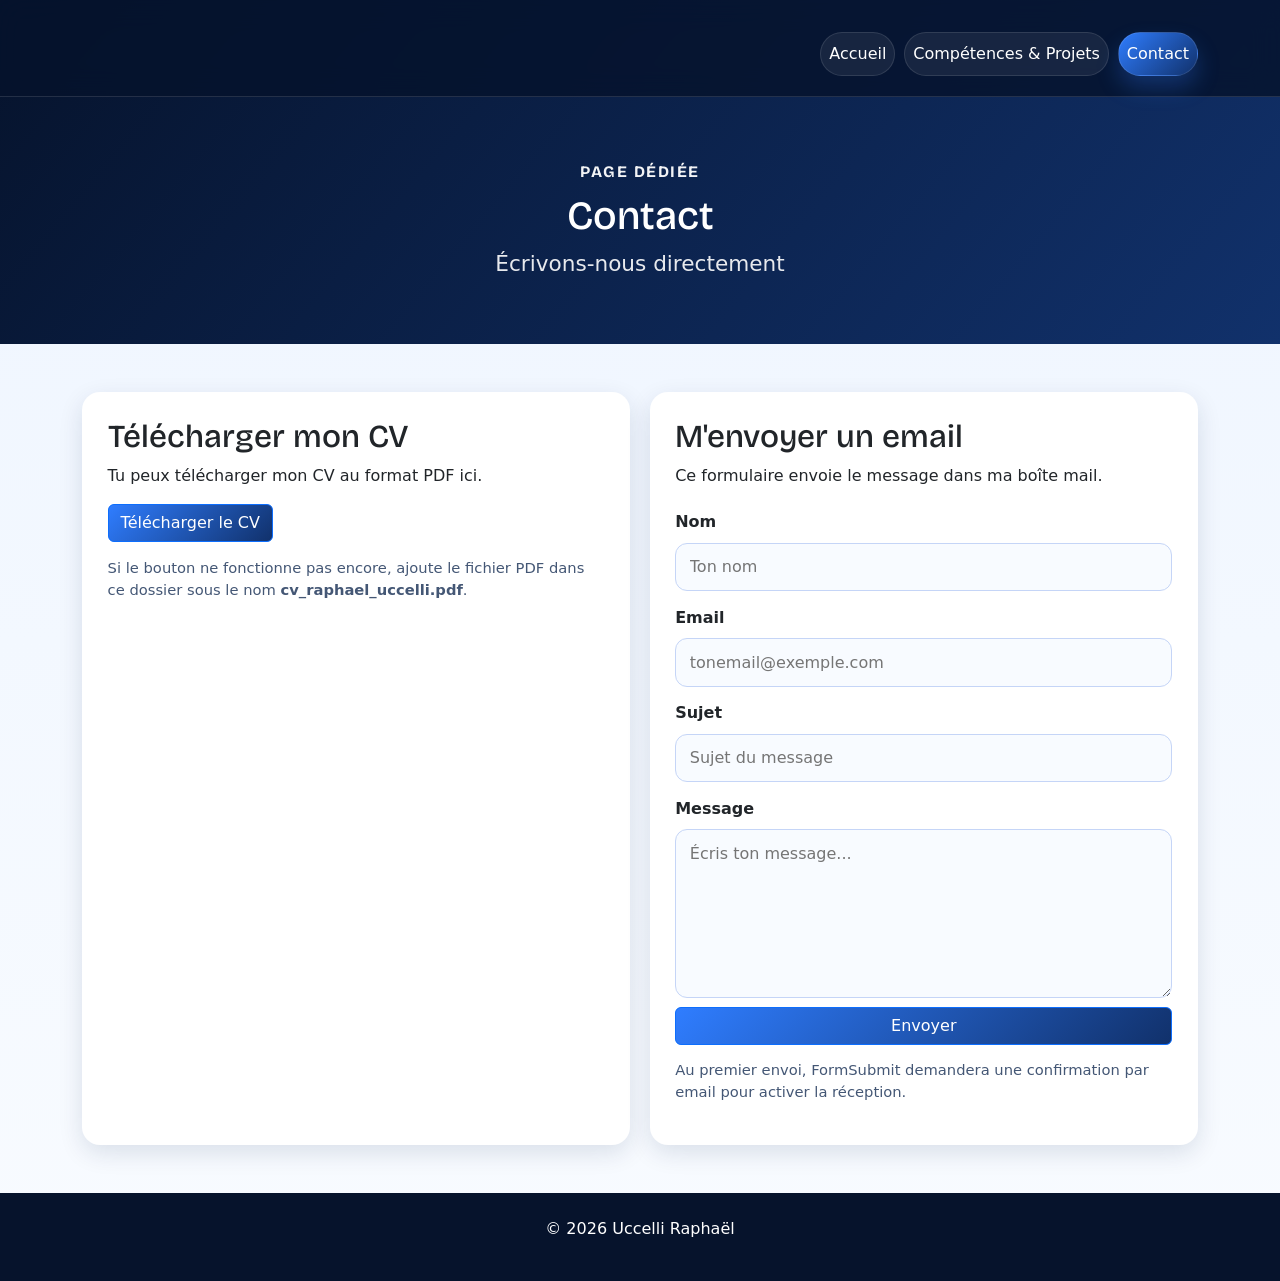
==== contact.html @ 10aa9140 "V2 du portfolio" ====
<!DOCTYPE html>
<html lang="fr">
<head>
    <meta charset="UTF-8">
    <meta name="viewport" content="width=device-width, initial-scale=1.0">
    <title>Contact - Uccelli Raphaël</title>
    <link rel="stylesheet" href="style.css">
    <link rel="stylesheet" href="https://cdn.jsdelivr.net/npm/bootstrap@5.3.0/dist/css/bootstrap.min.css">
</head>
<body class="contact-page">
    <nav class="navbar navbar-expand-lg custom-nav fixed-top">
        <div class="container nav-shell">
            <div class="nav-top-row w-100">
                <button class="navbar-toggler" type="button" data-bs-toggle="collapse" data-bs-target="#navbarNav" aria-label="Ouvrir le menu">
                    <span class="navbar-toggler-icon"></span>
                </button>
            </div>
            <div class="collapse navbar-collapse nav-menu-stack" id="navbarNav">
                <ul class="navbar-nav nav-links-group nav-pages ms-auto me-0">
                    <li class="nav-item"><a class="nav-link nav-pill" href="index.html">Accueil</a></li>
                    <li class="nav-item"><a class="nav-link nav-pill" href="portfolio.html">Compétences & Projets</a></li>
                    <li class="nav-item"><a class="nav-link nav-pill active" href="contact.html">Contact</a></li>
                </ul>
            </div>
        </div>
    </nav>

    <header class="portfolio-header text-center">
        <div class="container">
            <p class="hero-kicker">Page dédiée</p>
            <h1>Contact</h1>
            <p class="hero-subtitle">Écrivons-nous directement</p>
        </div>
    </header>

    <main class="container py-5">
        <section class="contact-layout">
            <article class="contact-card" id="cv">
                <h2>Télécharger mon CV</h2>
                <p>Tu peux télécharger mon CV au format PDF ici.</p>
                <a class="btn btn-primary custom-cta" href="cv_raphael_uccelli.pdf" download>Télécharger le CV</a>
                <p class="contact-note">Si le bouton ne fonctionne pas encore, ajoute le fichier PDF dans ce dossier sous le nom <strong>cv_raphael_uccelli.pdf</strong>.</p>
            </article>

            <article class="contact-card" id="contact-message">
                <h2>M'envoyer un email</h2>
                <p>Ce formulaire envoie le message dans ma boîte mail.</p>
                <form action="https://formsubmit.co/uccelliraphael@gmail.com" method="POST" class="contact-form">
                    <input type="hidden" name="_subject" value="Nouveau message depuis le portfolio">
                    <input type="hidden" name="_template" value="table">
                    <input type="hidden" name="_captcha" value="false">
                    <input type="hidden" name="_next" value="contact.html">

                    <label for="name">Nom</label>
                    <input id="name" name="name" type="text" required placeholder="Ton nom">

                    <label for="email">Email</label>
                    <input id="email" name="email" type="email" required placeholder="tonemail@exemple.com">

                    <label for="subject">Sujet</label>
                    <input id="subject" name="subject" type="text" required placeholder="Sujet du message">

                    <label for="message">Message</label>
                    <textarea id="message" name="message" rows="6" required placeholder="Écris ton message..."></textarea>

                    <button type="submit" class="btn btn-primary custom-cta">Envoyer</button>
                </form>
                <p class="contact-note">Au premier envoi, FormSubmit demandera une confirmation par email pour activer la réception.</p>
            </article>
        </section>
    </main>

    <footer class="text-center py-4">
        <p>&copy; 2026 Uccelli Raphaël</p>
    </footer>

    <script src="https://cdn.jsdelivr.net/npm/bootstrap@5.3.0/dist/js/bootstrap.bundle.min.js"></script>
</body>
</html>
---- style.css ----
@import url('https://fonts.googleapis.com/css2?family=Bricolage+Grotesque:wght@400;600;800&family=Manrope:wght@400;500;700&display=swap');

:root {
    --navy-900: #06132c;
    --navy-800: #0a1f46;
    --navy-700: #11316b;
    --blue-500: #2f7dff;
    --blue-400: #5d98ff;
    --surface-100: #f2f7ff;
    --surface-200: #e4edff;
    --text-900: #162542;
    --text-700: #445775;
    --white: #ffffff;
}

* {
    box-sizing: border-box;
}

html,
body {
    margin: 0;
    padding: 0;
}

body {
    font-family: 'Manrope', sans-serif;
    color: var(--text-900);
    background: linear-gradient(180deg, #eef5ff 0%, #f8fbff 100%);
}

h1,
h2,
h3,
.navbar-brand,
.hero-kicker {
    font-family: 'Bricolage Grotesque', sans-serif;
}

.custom-nav {
    background: rgba(6, 19, 44, 0.82);
    backdrop-filter: blur(14px);
    border-bottom: 1px solid rgba(255, 255, 255, 0.12);
}

.nav-shell {
    min-height: 72px;
    padding-top: 0.8rem;
    padding-bottom: 0.8rem;
    display: flex;
    flex-direction: column;
    gap: 0.7rem;
}

.nav-top-row {
    display: flex;
    align-items: center;
    justify-content: flex-end;
    gap: 1rem;
    width: 100%;
}

.nav-menu-stack {
    width: 100%;
}

.nav-links-group {
    display: flex;
    align-items: center;
    justify-content: flex-end;
    gap: 0.55rem;
    flex-wrap: wrap;
}

.nav-item.dropdown {
    position: relative;
}

.nav-item.dropdown::after {
    content: '';
    position: absolute;
    top: 100%;
    left: 0;
    right: 0;
    height: 0.6rem;
    pointer-events: auto;
}

.nav-dropdown-menu {
    background-color: #163b7d !important;
    border: 1px solid rgba(255, 255, 255, 0.2);
    border-radius: 12px;
    min-width: 180px;
    padding: 0.75rem 0 !important;
    box-shadow: 0 14px 32px rgba(0, 0, 0, 0.4);
    display: none !important;
    position: absolute;
    top: calc(100% + 0.6rem);
    left: 0;
    z-index: 1000;
    list-style: none !important;
    margin: 0 !important;
    opacity: 0;
    pointer-events: none;
    transition: opacity 0.2s ease;
}

.nav-item.dropdown:hover .nav-dropdown-menu,
.nav-dropdown-menu:hover {
    display: block !important;
    opacity: 1;
    pointer-events: auto;
}

.nav-dropdown-menu li {
    list-style: none;
    margin: 0;
    padding: 0;
}

.nav-dropdown-menu .dropdown-item {
    display: block;
    width: 100%;
    padding: 0.8rem 1.2rem !important;
    margin: 0 !important;
    color: var(--white) !important;
    background: transparent !important;
    border: none !important;
    text-align: left;
    text-decoration: none !important;
    font-weight: 500;
    font-size: 0.95rem;
    transition: background 0.25s ease, color 0.25s ease;
    cursor: pointer;
}

.nav-dropdown-menu .dropdown-item:hover,
.nav-dropdown-menu .dropdown-item:focus {
    background: rgba(255, 255, 255, 0.18) !important;
    color: var(--white) !important;
}

.navbar-nav .dropdown-toggle::after {
    content: '';
    display: inline-block;
    margin-left: 0.5em;
    vertical-align: 0.255em;
    border-top: 0.3em solid rgba(255, 255, 255, 0.65);
    border-right: 0.3em solid transparent;
    border-bottom: 0;
    border-left: 0.3em solid transparent;
    transition: transform 0.25s ease;
}

.nav-item.dropdown:hover .dropdown-toggle::after {
    transform: rotate(180deg);
}

.navbar-brand {
    display: none;
}

.navbar-toggler {
    border-color: rgba(255, 255, 255, 0.3);
}

.navbar-toggler-icon {
    filter: brightness(0) invert(1);
}

.custom-nav .nav-link {
    position: relative;
    color: var(--white) !important;
    font-weight: 500;
    margin: 0;
    border-radius: 999px;
    transition: transform 0.25s ease, background 0.25s ease, color 0.25s ease, box-shadow 0.25s ease;
}

.custom-nav .nav-pill,
.custom-nav .nav-section-pill {
    display: inline-flex;
    align-items: center;
    justify-content: center;
    padding: 0.55rem 1rem;
}

.custom-nav .nav-pill {
    background: rgba(255, 255, 255, 0.07);
    border: 1px solid rgba(255, 255, 255, 0.11);
}

.custom-nav .nav-section-pill {
    background: rgba(255, 255, 255, 0.13);
    border: 1px solid rgba(255, 255, 255, 0.08);
    font-size: 0.95rem;
}

.custom-nav .nav-pill:hover,
.custom-nav .nav-pill:focus,
.custom-nav .nav-pill:active,
.custom-nav .nav-section-pill:hover,
.custom-nav .nav-section-pill:focus,
.custom-nav .nav-section-pill:active {
    transform: translateY(-1px);
    color: var(--white) !important;
    background: rgba(255, 255, 255, 0.16);
    box-shadow: 0 10px 20px rgba(0, 0, 0, 0.12);
}

.custom-nav .nav-link.active,
.custom-nav .nav-link[aria-current="page"] {
    color: var(--white) !important;
    background: linear-gradient(135deg, var(--blue-500), var(--navy-700));
    box-shadow: 0 12px 22px rgba(47, 125, 255, 0.26);
}

.custom-nav .nav-pill::after,
.custom-nav .nav-section-pill::after {
    content: none;
}

.hero-screen {
    position: relative;
    min-height: 100vh;
    display: flex;
    align-items: center;
    justify-content: center;
    overflow: hidden;
    background: radial-gradient(circle at 20% 20%, #163b7d 0%, var(--navy-900) 52%);
    color: var(--white);
}

.hero-content {
    position: relative;
    z-index: 2;
    padding-top: 6rem;
    animation: heroFadeIn 0.9s ease both;
    color: var(--white) !important;
}

.hero-content * {
    color: var(--white) !important;
}

.hero-kicker {
    text-transform: uppercase;
    letter-spacing: 1.5px;
    font-weight: 700;
    opacity: 0.95;
    margin-bottom: 0.5rem;
}

.hero-content h1 {
    font-size: clamp(2.4rem, 7vw, 4.6rem);
    font-weight: 800;
    margin-bottom: 0.5rem;
}

.hero-subtitle {
    font-size: clamp(1rem, 2.8vw, 1.35rem);
    opacity: 0.9;
}

.hero-scroll {
    display: inline-block;
    margin-top: 2rem;
    text-decoration: none;
    border: 1px solid rgba(255, 255, 255, 0.45);
    border-radius: 999px;
    padding: 0.65rem 1.15rem;
    transition: transform 0.25s ease, background 0.25s ease;
    color: var(--white) !important;
}

.hero-scroll:hover {
    transform: translateY(-3px);
    background: rgba(255, 255, 255, 0.12);
    color: var(--white) !important;
}

.hero-bg-shape {
    position: absolute;
    border-radius: 50%;
    filter: blur(10px);
}

.hero-bg-shape-1 {
    width: 440px;
    height: 440px;
    top: -130px;
    right: -90px;
    background: rgba(93, 152, 255, 0.2);
}

.hero-bg-shape-2 {
    width: 320px;
    height: 320px;
    left: -90px;
    bottom: -100px;
    background: rgba(47, 125, 255, 0.25);
}

.presentation-surface {
    position: relative;
    margin-top: -14vh;
    padding: 5.5rem 0 4.5rem;
    background: linear-gradient(180deg, var(--surface-200) 0%, #f8fbff 100%);
    border-radius: 34px 34px 0 0;
    box-shadow: 0 -18px 50px rgba(8, 27, 62, 0.12);
}

.presentation-surface .container {
    max-width: 980px;
}

.presentation-surface h2 {
    font-size: clamp(1.8rem, 4vw, 2.35rem);
    margin-bottom: 1rem;
}

.presentation-surface p {
    color: var(--text-700);
    line-height: 1.75;
}

.qualities-grid {
    display: grid;
    grid-template-columns: repeat(2, minmax(0, 1fr));
    gap: 1.2rem;
    margin-top: 2rem;
}

.info-card {
    background: var(--white);
    border-radius: 18px;
    padding: 1.25rem 1.35rem;
    box-shadow: 0 10px 26px rgba(21, 42, 82, 0.1);
}

.info-card h3 {
    font-size: 1.1rem;
    margin-bottom: 0.75rem;
}

.info-card ul {
    list-style: none;
    margin: 0;
    padding: 0;
}

.info-card li {
    margin: 0.45rem 0;
    color: var(--text-700);
}

.cta-zone {
    margin-top: 2.2rem;
    display: flex;
    gap: 0.9rem;
    justify-content: center;
    flex-wrap: wrap;
}

.custom-cta {
    background: linear-gradient(135deg, var(--blue-500), var(--navy-700));
    border: none;
    border-radius: 999px;
    padding: 0.78rem 1.55rem;
    font-weight: 600;
}

.custom-cta:hover {
    transform: translateY(-2px);
}

.custom-cta,
.custom-cta:hover,
.custom-cta:focus,
.custom-cta:active,
.custom-cta-outline,
.custom-cta-outline:hover,
.custom-cta-outline:focus,
.custom-cta-outline:active {
    color: var(--white) !important;
}

.custom-cta-outline {
    border-radius: 999px;
    padding: 0.78rem 1.55rem;
    font-weight: 600;
    border: 1px solid rgba(17, 49, 107, 0.35);
    color: var(--navy-800);
    background: rgba(255, 255, 255, 0.7);
    transition: transform 0.25s ease, background 0.25s ease, color 0.25s ease, border-color 0.25s ease;
}

.custom-cta-outline:hover {
    background: var(--navy-800);
    color: var(--white);
    border-color: var(--navy-800);
    transform: translateY(-2px);
}

.contact-block {
    margin-top: 2.5rem;
    margin-bottom: 3.3rem;
    background: var(--white);
    border-radius: 20px;
    box-shadow: 0 10px 24px rgba(11, 32, 67, 0.1);
    padding: 2rem;
    text-align: center;
}

.portfolio-header {
    padding: 10rem 1rem 3rem;
    color: var(--white);
    background: linear-gradient(130deg, var(--navy-900), var(--navy-700));
}

.contact-page main {
    padding-top: 1.5rem;
}

.contact-layout {
    display: grid;
    grid-template-columns: repeat(2, minmax(0, 1fr));
    gap: 1.2rem;
}

.contact-card {
    background: var(--white);
    border-radius: 18px;
    box-shadow: 0 8px 24px rgba(10, 31, 70, 0.12);
    padding: 1.6rem;
}

.contact-note {
    margin-top: 0.9rem;
    color: var(--text-700);
    font-size: 0.92rem;
}

.contact-form {
    display: flex;
    flex-direction: column;
    gap: 0.55rem;
    margin-top: 0.8rem;
}

.contact-form label {
    font-weight: 600;
    margin-top: 0.35rem;
}

.contact-form input,
.contact-form textarea {
    border: 1px solid #c5d5f7;
    border-radius: 12px;
    padding: 0.7rem 0.85rem;
    font: inherit;
    color: var(--text-900);
    background: #f8fbff;
}

.contact-form input:focus,
.contact-form textarea:focus {
    outline: none;
    border-color: var(--blue-500);
    box-shadow: 0 0 0 3px rgba(47, 125, 255, 0.16);
}

.portfolio-page section {
    background: var(--white);
    border-radius: 18px;
    box-shadow: 0 8px 24px rgba(10, 31, 70, 0.12);
    padding: 2.1rem;
}

.portfolio-page #skills,
.portfolio-page #projects,
.portfolio-page #contact,
.contact-page #cv,
.contact-page #contact-message {
    scroll-margin-top: 90px;
}

.skill-logo {
    width: 84px;
    height: 84px;
    object-fit: contain;
    margin-bottom: 10px;
    transition: transform 0.25s ease;
}

.skill-logo:hover {
    transform: translateY(-4px) scale(1.03);
}

#projects img {
    max-height: 220px;
    width: 100%;
    object-fit: cover;
    border-radius: 10px;
    transition: transform 0.3s ease, box-shadow 0.3s ease;
}

#projects img:hover {
    transform: scale(1.03);
    box-shadow: 0 8px 20px rgba(20, 54, 110, 0.25);
}

.modal-backdrop.blur-backdrop {
    backdrop-filter: blur(5px);
}

.modal-lg-custom {
    max-width: 80%;
}

.modal-img {
    max-width: 100%;
    height: auto;
    display: block;
    margin: 0 auto;
    border-radius: 10px;
}

.modal-description {
    max-width: 760px;
    margin-left: auto;
    margin-right: auto;
    color: var(--text-700);
    line-height: 1.7;
}

.tech-capsules {
    display: flex;
    justify-content: center;
    flex-wrap: wrap;
    gap: 0.55rem;
    margin-top: 1rem;
}

.tech-capsule {
    display: inline-flex;
    align-items: center;
    border-radius: 999px;
    padding: 0.35rem 0.75rem;
    font-size: 0.85rem;
    font-weight: 700;
    color: var(--white);
    box-shadow: 0 8px 18px rgba(10, 31, 70, 0.12);
}

.tech-js {
    background: linear-gradient(135deg, #f39c12, #f7b733);
}

.tech-html {
    background: linear-gradient(135deg, #f4c542, #f0b429);
}

.tech-css {
    background: linear-gradient(135deg, #2f7dff, #67a0ff);
}

.tech-linux {
    background: linear-gradient(135deg, #556b8b, #7c8ea9);
}

.tech-virtual {
    background: linear-gradient(135deg, #546e7a, #78909c);
}

.tech-unity {
    background: linear-gradient(135deg, #4f9d69, #73c48f);
}

.tech-csharp {
    background: linear-gradient(135deg, #6d7df5, #8da0ff);
}

.tech-image {
    background: linear-gradient(135deg, #d97b4a, #f1a15b);
}

.tech-webpack {
    background: linear-gradient(135deg, #20b2aa, #50c8c1);
}

.tech-api {
    background: linear-gradient(135deg, #6b7c93, #8998ab);
}

.tech-cpp {
    background: linear-gradient(135deg, #d1495b, #f06a7c);
}

.tech-qt {
    background: linear-gradient(135deg, #34c6a2, #6dd6b9);
}

.tech-xml {
    background: linear-gradient(135deg, #5d98ff, #88b3ff);
}

.tech-json {
    background: linear-gradient(135deg, #8e6ce6, #b08bf2);
}

.tech-handlebars {
    background: linear-gradient(135deg, #9c6b3f, #c48a5b);
}

footer {
    background: var(--navy-900);
    color: var(--white);
}

.reveal-on-scroll {
    opacity: 0;
    transform: translateY(24px);
    transition: opacity 0.55s ease, transform 0.55s ease;
}

.reveal-on-scroll.revealed {
    opacity: 1;
    transform: translateY(0);
}

@keyframes heroFadeIn {
    from {
        opacity: 0;
        transform: translateY(12px);
    }

    to {
        opacity: 1;
        transform: translateY(0);
    }
}

@media (max-width: 991px) {
    .qualities-grid {
        grid-template-columns: 1fr;
    }

    .presentation-surface {
        margin-top: -10vh;
    }

    .portfolio-page section {
        padding: 1.5rem;
    }

    .contact-layout {
        grid-template-columns: 1fr;
    }
}
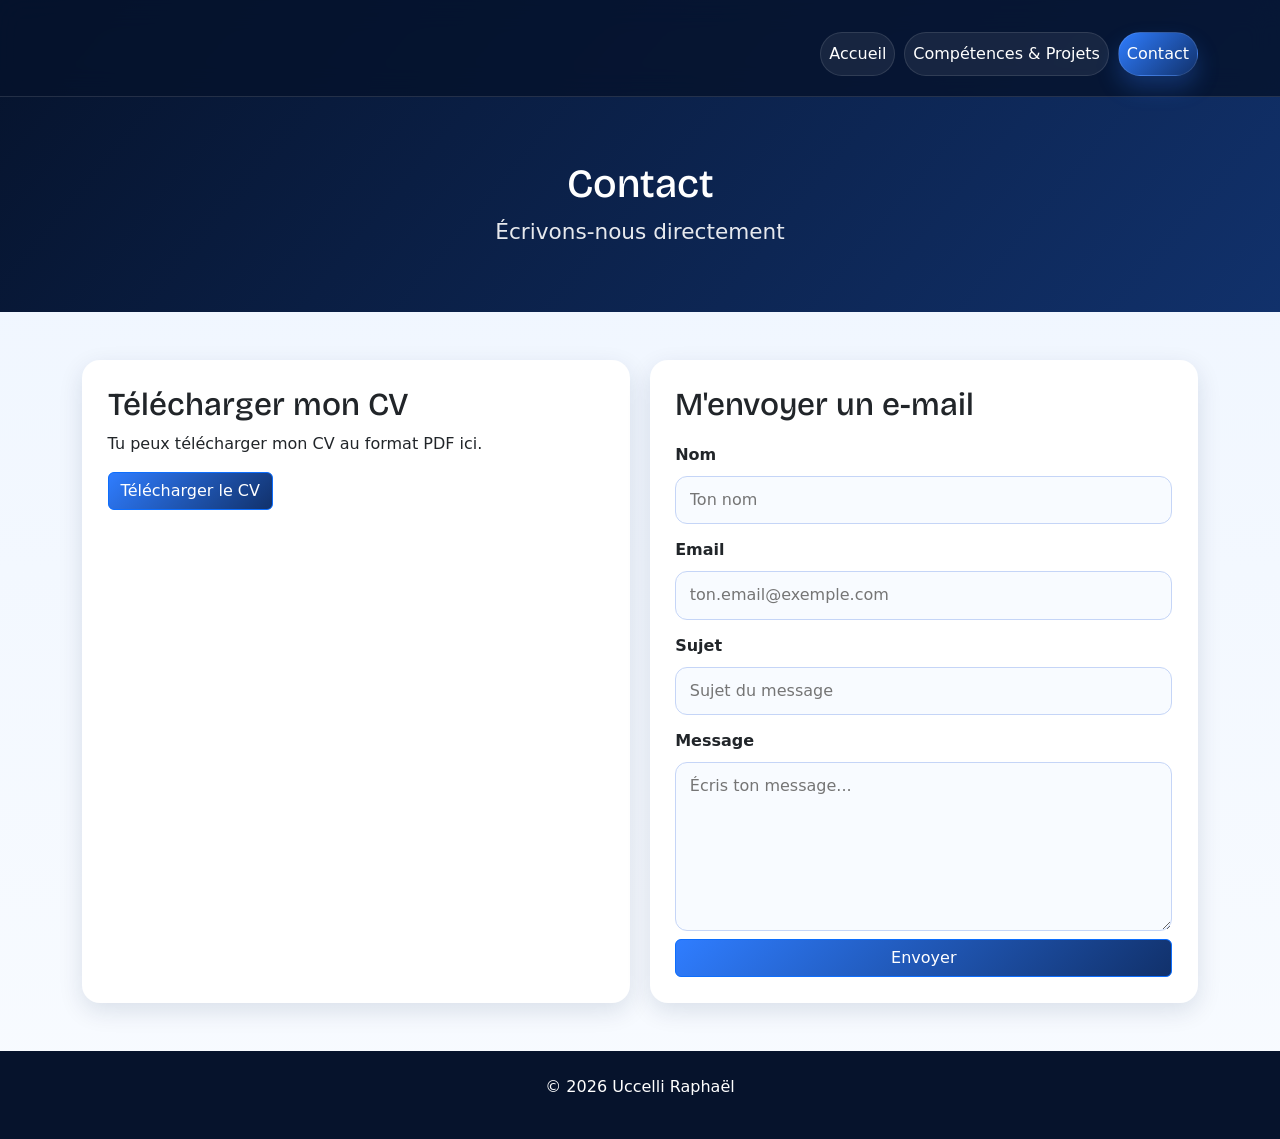
==== commit 73f22c1d: "Corrige certaines phrases et l'ortographe, répare la feature contact par mail et change les flèches " ====
--- a/contact.html
+++ b/contact.html
@@ -27,7 +27,6 @@
 
     <header class="portfolio-header text-center">
         <div class="container">
-            <p class="hero-kicker">Page dédiée</p>
             <h1>Contact</h1>
             <p class="hero-subtitle">Écrivons-nous directement</p>
         </div>
@@ -39,13 +38,11 @@
                 <h2>Télécharger mon CV</h2>
                 <p>Tu peux télécharger mon CV au format PDF ici.</p>
                 <a class="btn btn-primary custom-cta" href="cv_raphael_uccelli.pdf" download>Télécharger le CV</a>
-                <p class="contact-note">Si le bouton ne fonctionne pas encore, ajoute le fichier PDF dans ce dossier sous le nom <strong>cv_raphael_uccelli.pdf</strong>.</p>
             </article>
 
             <article class="contact-card" id="contact-message">
-                <h2>M'envoyer un email</h2>
-                <p>Ce formulaire envoie le message dans ma boîte mail.</p>
-                <form action="https://formsubmit.co/uccelliraphael@gmail.com" method="POST" class="contact-form">
+                <h2>M'envoyer un e-mail</h2>
+                <form id="contactForm" action="https://formsubmit.co/uccelliraphael@gmail.com" method="POST" class="contact-form">
                     <input type="hidden" name="_subject" value="Nouveau message depuis le portfolio">
                     <input type="hidden" name="_template" value="table">
                     <input type="hidden" name="_captcha" value="false">
@@ -55,7 +52,7 @@
                     <input id="name" name="name" type="text" required placeholder="Ton nom">
 
                     <label for="email">Email</label>
-                    <input id="email" name="email" type="email" required placeholder="tonemail@exemple.com">
+                    <input id="email" name="email" type="email" required placeholder="ton.email@exemple.com">
 
                     <label for="subject">Sujet</label>
                     <input id="subject" name="subject" type="text" required placeholder="Sujet du message">
@@ -65,7 +62,9 @@
 
                     <button type="submit" class="btn btn-primary custom-cta">Envoyer</button>
                 </form>
-                <p class="contact-note">Au premier envoi, FormSubmit demandera une confirmation par email pour activer la réception.</p>
+                <div id="contactFeedback" style="display:none;margin-top:0.8rem;
+                    padding:0.65rem;border-radius:8px;font-weight:600;
+                    "></div>
             </article>
         </section>
     </main>
@@ -75,5 +74,60 @@
     </footer>
 
     <script src="https://cdn.jsdelivr.net/npm/bootstrap@5.3.0/dist/js/bootstrap.bundle.min.js"></script>
+    <script>
+        (function(){
+            const form = document.getElementById('contactForm');
+            const feedback = document.getElementById('contactFeedback');
+
+            function showFeedback(text, ok = true){
+                feedback.style.display = 'block';
+                feedback.style.background = ok ? 'rgba(47,125,255,0.12)' : 'rgba(255,80,80,0.12)';
+                feedback.style.color = ok ? 'var(--text-900)' : '#7a1b1b';
+                feedback.textContent = text;
+            }
+
+            if(!form) return;
+
+            form.addEventListener('submit', async (e) => {
+                e.preventDefault();
+                showFeedback('Envoi en cours… Merci de patienter', true);
+
+                const action = form.getAttribute('action');
+                const formData = new FormData(form);
+
+                // Try to send with fetch. If the remote server is down (network error / 521), fallback to mailto:
+                try {
+                    const resp = await fetch(action, {
+                        method: 'POST',
+                        body: formData,
+                        // no-cors would make response opaque; prefer default and catch network errors
+                    });
+
+                    // If server responded with success (2xx) or other OK-ish, treat as success.
+                    if (resp && (resp.ok || resp.type === 'opaque')) {
+                        showFeedback('Message envoyé — merci !', true);
+                        form.reset();
+                        return;
+                    }
+
+                    // Non-ok response: show informative message and fallback
+                    throw new Error('Réponse invalide du serveur');
+                } catch (err) {
+                    // Network error or server down: build mailto fallback
+                    const name = formData.get('name') || '';
+                    const email = formData.get('email') || '';
+                    const subject = formData.get('subject') || 'Message depuis le portfolio';
+                    const message = formData.get('message') || '';
+
+                    const body = `Nom: ${name}%0D%0AEmail: ${email}%0D%0A%0D%0A${encodeURIComponent(message)}`;
+                    const mailto = `mailto:uccelliraphael@gmail.com?subject=${encodeURIComponent(subject)}&body=${body}`;
+
+                    showFeedback("Le service de formulaire est momentanément indisponible. Une fenêtre de messagerie va s'ouvrir pour envoyer votre message manuellement.", false);
+                    // open mail client
+                    window.location.href = mailto;
+                }
+            });
+        })();
+    </script>
 </body>
 </html>
--- a/style.css
+++ b/style.css
@@ -402,6 +402,23 @@
     transform: translateY(-2px);
 }
 
+/* Make Bootstrap carousel control icons blue so they remain visible
+   on white images (used by Dev'Art and Workflow projects) */
+.carousel-control-prev-icon {
+    background-image: url("data:image/svg+xml,%3Csvg xmlns='http://www.w3.org/2000/svg' viewBox='0 0 16 16'%3E%3Cpolygon fill='%232f7dff' points='12,2 4,8 12,14'/%3E%3C/svg%3E");
+    background-size: 2rem 2rem;
+}
+.carousel-control-next-icon {
+    background-image: url("data:image/svg+xml,%3Csvg xmlns='http://www.w3.org/2000/svg' viewBox='0 0 16 16'%3E%3Cpolygon fill='%232f7dff' points='4,2 12,8 4,14'/%3E%3C/svg%3E");
+    background-size: 2rem 2rem;
+}
+
+/* Increase control hit area for easier clicking */
+.carousel-control-prev,
+.carousel-control-next {
+    width: 3.2rem;
+}
+
 .contact-block {
     margin-top: 2.5rem;
     margin-bottom: 3.3rem;
@@ -658,3 +675,19 @@
         grid-template-columns: 1fr;
     }
 }
+
+/* Stronger overrides placed last to beat Bootstrap loaded after style.css */
+#projectModal .carousel-control-prev-icon {
+    background-image: url("data:image/svg+xml,%3Csvg xmlns='http://www.w3.org/2000/svg' viewBox='0 0 16 16'%3E%3Cpolygon fill='%232f7dff' points='12,2 4,8 12,14'/%3E%3C/svg%3E") !important;
+    background-size: 2rem 2rem !important;
+    filter: none !important;
+}
+#projectModal .carousel-control-next-icon {
+    background-image: url("data:image/svg+xml,%3Csvg xmlns='http://www.w3.org/2000/svg' viewBox='0 0 16 16'%3E%3Cpolygon fill='%232f7dff' points='4,2 12,8 4,14'/%3E%3C/svg%3E") !important;
+    background-size: 2rem 2rem !important;
+    filter: none !important;
+}
+#projectModal .carousel-control-prev,
+#projectModal .carousel-control-next {
+    width: 3.2rem;
+}
